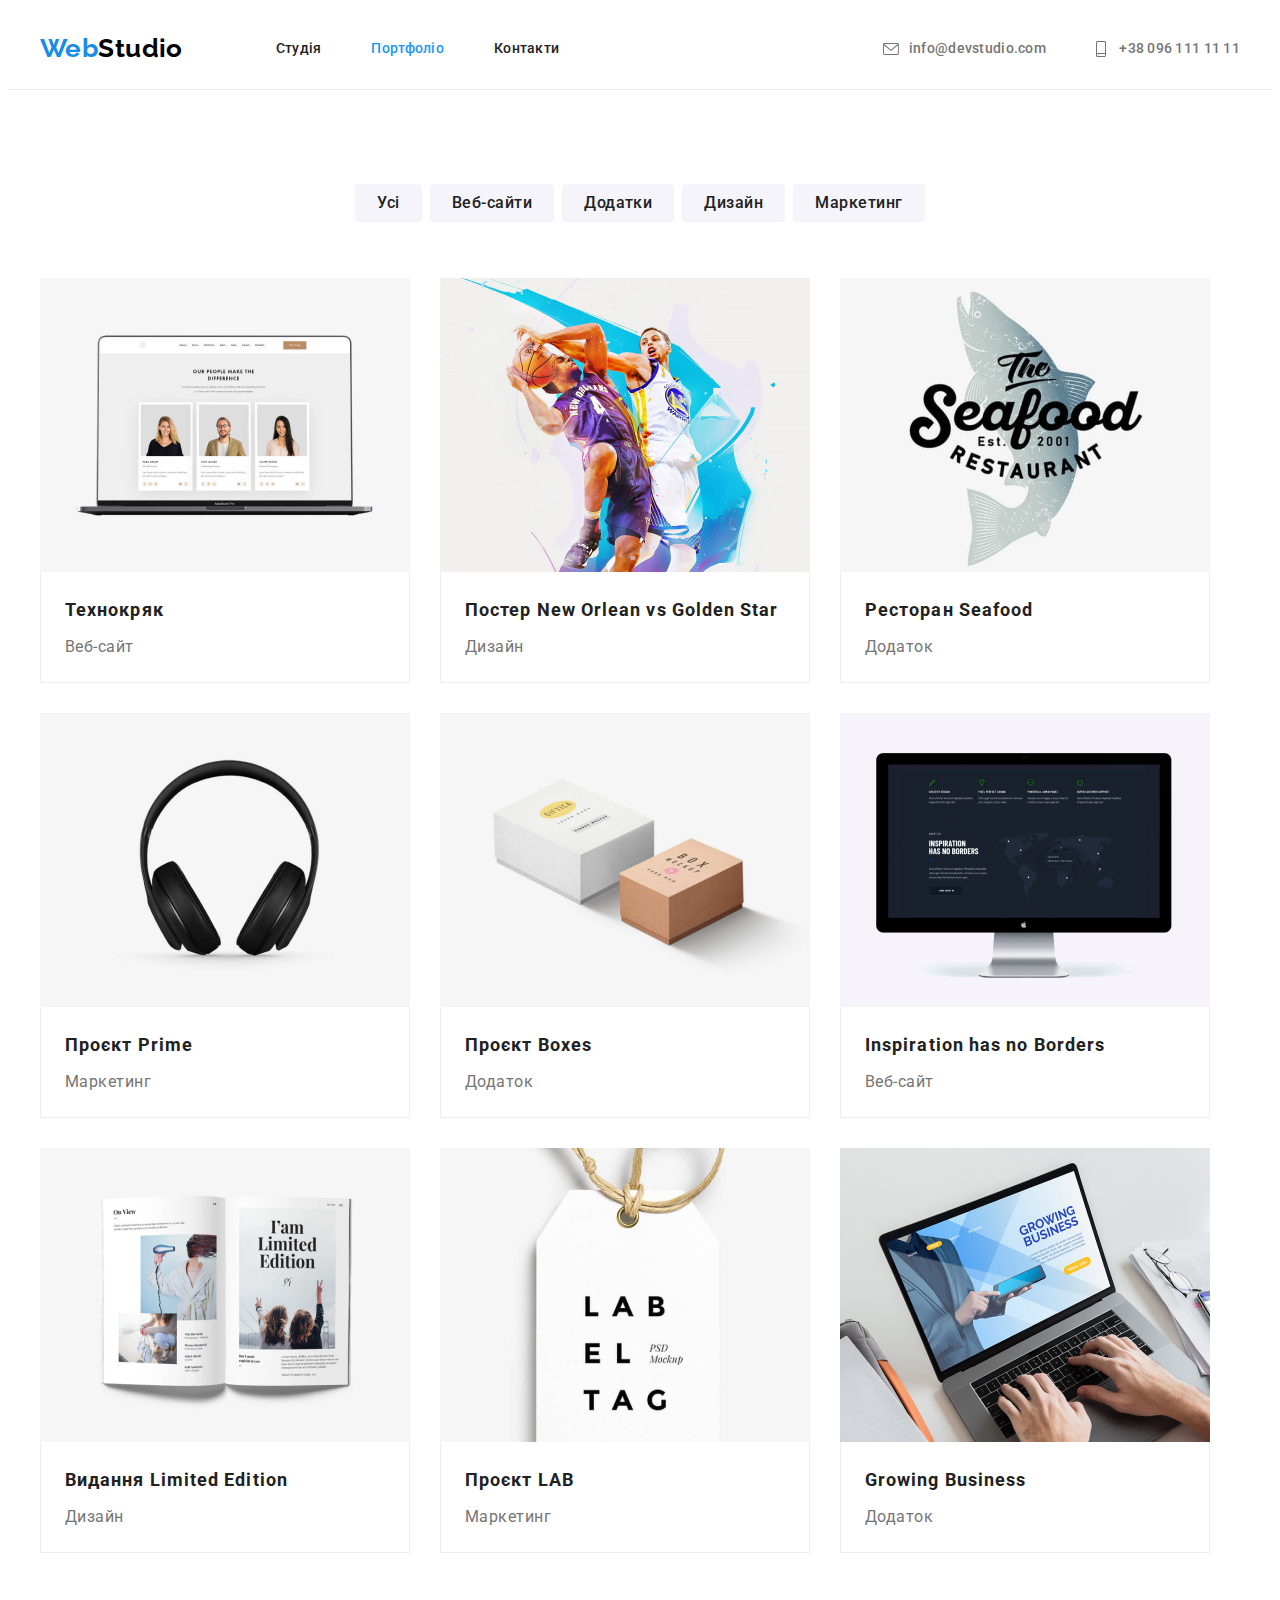
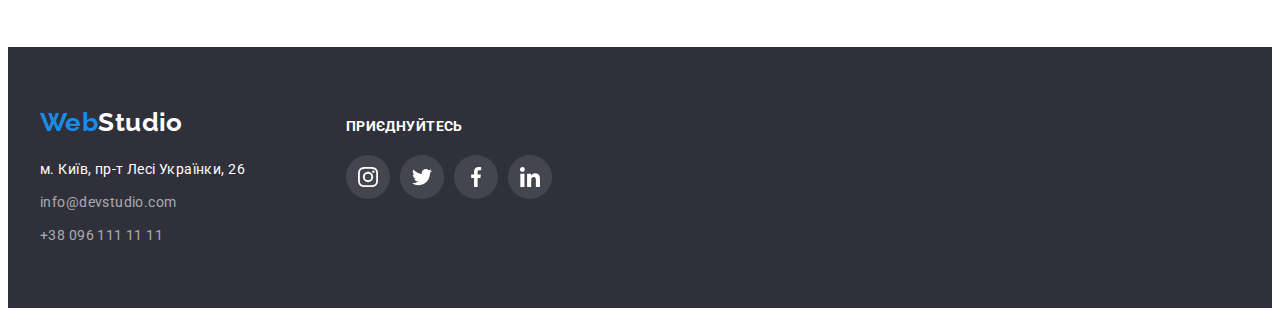
==== portfolio.html @ b1c2e7f8 "hw5" ====
<!DOCTYPE html>
<html lang="en">
<head>
    <meta charset="UTF-8">
    <meta http-equiv="X-UA-Compatible" content="IE=edge">
    <meta name="viewport" content="width=device-width, initial-scale=1.0">
    <title>Document</title>
<link rel="preconnect" href="https://fonts.googleapis.com">
<link rel="preconnect" href="https://fonts.gstatic.com" crossorigin>
<link href="https://fonts.googleapis.com/css2?family=Raleway:wght@700&family=Roboto:wght@400;500;700;900&display=swap"
    rel="stylesheet">
    <link rel="stylesheet" href="https://cdnjs.cloudflare.com/ajax/libs/modern-normalize/1.1.0/modern-normalize.min.css"
        integrity="sha512-wpPYUAdjBVSE4KJnH1VR1HeZfpl1ub8YT/NKx4PuQ5NmX2tKuGu6U/JRp5y+Y8XG2tV+wKQpNHVUX03MfMFn9Q=="
        crossorigin="anonymous" referrerpolicy="no-referrer" />
   <link rel="stylesheet" href="css/styles.css">
</head>
<body>
<header class="header">
    <div class="container header-container">
        <nav class="header-nav">
            <a class="logo-web link" href="./index.html">Web<span class="logo-studio">Studio</span></a>
            <ul class="header-list list">
                <li class="header-list-item"><a href="./index.html" class="header-link link">Студія</a></li>
                <li class="header-list-item"><a href="./portfolio.html" class="header-link  nav-active link">Портфоліо</a></li>
                <li class="header-list-item"><a href="#" class="header-link link">Контакти</a></li>
            </ul>
        </nav>
        <ul class="header-contacts-list list">
            <li class="contacts-list-item"><a href="mailto:info@devstudio.com" class="contacts-link link">
                    <svg class="icon-contact">
                        <use href="./image/icons.svg#icon-envelope"></use>
                    </svg>info@devstudio.com</a>
            </li>
            <li class="contacts-list-item"><a href="tel:+380961111111" class="contacts-link link">
                    <svg class="icon-contact icon-smartphone">
                        <use href="./image/icons.svg#icon-smartphone"></use>
                    </svg> +38 096 111 11 11</a></li>
        </ul>
    </div>
</header>
    <main>
<section class="section">
    <div class="container">
        <h1 class="visually-hidden">Приклади робіт</h1>
    <ul class="catalog-list list">
        <li class="catalog-list-item"><button type="button" class="catalog-list-btn">Усі</button></li>
        <li class="catalog-list-item"><button type="button" class="catalog-list-btn">Веб-сайти</button></li>
        <li class="catalog-list-item"><button type="button" class="catalog-list-btn">Додатки</button></li>
        <li class="catalog-list-item"><button type="button" class="catalog-list-btn">Дизайн</button></li>
        <li class="catalog-list-item"><button type="button" class="catalog-list-btn">Маркетинг</button></li>
    </ul>
    <ul class="project-list list link">
            <li class="project-list-item">
                <a href="#"class="project-link link">
                    <img src="./image/team.jpg"
                        alt="троє людей на моніторі дівчина-хлопець-дівчина" width="370">
                    <div class="project-type">
                        <h2 class="project-title">Технокряк</h2>
                            <p class="project-after">Веб-сайт</p>
                </div>
                </a>
            </li>
            <li class="project-list-item"><a href="#" class="project-link link"><img src="./image/basketbolls.jpg" alt="двоє хлопців з м'ячем"
                        width="370">
                    <div class="project-type">
                        <h2 class="project-title">Постер New Orlean vs Golden Star</h2>
                            <p class="project-after">Дизайн</p>
                </div>
                </a>
            </li>
            <li class="project-list-item"><a href="#" class="project-link link"><img src="./image/restoran.jpg" alt="логотип ресторану на фоні акула" width="370">
               <div class="project-type">
                    <h2 class="project-title">Ресторан Seafood</h2>
                    <p class="project-after">Додаток</p>
               </div>
            </a>
            </li>
            <li class="project-list-item"><a href="#" class="project-link link"><img src="./image/nayshniki.jpg" alt="чорні навушники" width="370">
                <div class="project-type">
                    <h2 class="project-title">Проєкт Prime</h2>
                    <p class="project-after">Маркетинг</p>
                </div>
                </a>
            </li>
            <li class="project-list-item"><a href="#" class="project-link link"><img src="./image/boxes.jpg" alt="дві коробки різного розміру та кольору" width="370">
                <div class="project-type">
                    <h2 class="project-title">Проєкт Boxes</h2>
                    <p class="project-after">Додаток</p>
                </div>
                </a>
            </li>
            <li class="project-list-item"><a href="#" class="project-link link"><img src="./image/inspiration.jpg" alt="монітор з чорним екраном" width="370">
                <div class="project-type">
                    <h2 class="project-title">Inspiration has no Borders</h2>
                    <p class="project-after">Веб-сайт</p>
                </div>
                </a>
            </li>
            <li class="project-list-item"><a href="#" class="project-link link"><img src="./image/limitedEdition.jpg" alt="розворот журналу,на зображені дівчина з феном" width="370">
               <div class="project-type">
                    <h2 class="project-title" >Видання Limited Edition</h2>
                    <p class="project-after">Дизайн</p>
               </div>
            </a>
            </li>
            <li class="project-list-item"><a href="#" class="project-link link"><img src="./image/lab.jpg" alt="бірка з написом Лаб" width="370">
               <div class="project-type">
                    <h2 class="project-title" >Проєкт LAB</h2>
                    <p class="project-after">Маркетинг</p>
               </div>
            </a>
            </li>
            <li class="project-list-item"><a href="#" class="project-link link"><img src="./image/growingbusiness.jpg" alt="ноутбук з зображенням людини  з телефоном" width="370">
                <div class="project-type">
                    <h2 class="project-title">Growing Business</h2>
                    <p class="project-after">Додаток</p>
                </div>
                </a>
            </li>
        </ul>
     </div>
</section>
    </main>
    <footer class="footer">
        <div class="container footer-wrap">
            <div >
                <a class="logo-web link footer-logo" href="./index.html">Web<span
                        class="logo-studio-white">Studio</span></a>
                <address class="footer-address-list">
                    <ul class="footer-list list">
                        <li class="footer-list-item list"><a href="https://goo.gl/maps/NXX6LeHb5ru4royF7" target="_blank"
                                rel="noopener noreferrer nofollow" class="footer-link link-address link">м. Київ, пр-т Лесі
                                Українки, 26</a></li>
                        <li class="footer-list-item list"><a href="mailto:info@devstudio.com"
                                class="footer-link link">info@devstudio.com</a></li>
                        <li class="footer-list-item list"><a href="tel:+380961111111" class="footer-link link">+38 096 111
                                11 11</a>
                        </li>
                    </ul>
                </address>
            </div>
            <div class="footer-social">
                <p class="footer-heading">приєднуйтесь</p>
                <ul class="social-footer-list">
                    <li class="social-footer-item">
                        <a href="#" class="social-footer-link">
                            <svg class="social-footer-icon">
                                <use href="./image/icons.svg#icon-instagram"></use>
                            </svg>
                        </a>
                    </li>
                    <li class="social-footer-item">
                        <a href="#" class="social-footer-link">
                            <svg class="social-footer-icon">
                                <use href="./image/icons.svg#icon-twitter"></use>
                            </svg>
                        </a>
                    </li>
                    <li class="social-footer-item">
                        <a href="#" class="social-footer-link">
                            <svg class="social-footer-icon">
                                <use href="./image/icons.svg#icon-facebook"></use>
                            </svg>
                        </a>
                    </li>
                    <li class="social-footer-item">
                        <a href="#" class="social-footer-link">
                            <svg class="social-footer-icon">
                                <use href="./image/icons.svg#icon-linkedin"></use>
                            </svg>
                        </a>
                    </li>
                </ul>
            </div>
        </div>
    
    </footer>
</body>
</html>
---- css/styles.css ----
:root {
    --primary-text-color: #212121;
    --secondary-text-color: #757575;
    --white-color: #FFFFFF;
    --black-color: #000000;
    --background-our-team: #F5F4FA;
    --background-hero-footer: #2F303A;
    --accent-color: #2196F3;
    --hero-button-hover: #188CE8;
    --icon-fill: #212121;
    --icon-social-light: #AFB1B8;
    --icon-social-hover: #2196F3;
    --icon-social-hover-bg: #ffffff;
}
.list {
    list-style: none;
padding-left: 0;
margin: 0;
}

.link {
    text-decoration: none;
    color: inherit;
}
p,
h1,
h2,
h3,
h4,
h5,
h6 {
    margin: 0;
}

ul,
ol {
    margin: 0;
    padding-left: 0;
}

button {
    display: block;
    cursor: pointer;
    bottom: none;
    border-radius: 4px;
}

address {
    font-style: normal;
    margin-top: 20px;
}
img {
    display: block;
    min-width: 100%;
    height: auto;
}

.container {
    width: 1200px;
    padding: 0 15px;
    margin: 0 auto;
}
.section {
    padding-top: 94px;
    padding-bottom: 94px;
}

.visually-hidden {
    position: absolute;
    white-space: nowrap;
    width: 1px;
    height: 1px;
    overflow: hidden;
    border: 0;
    padding: 0;
    clip: rect(0 0 0 0);
    clip-path: inset(50%);
    margin: -1px;
}

body {
    font-family: 'Roboto';
    color: var(--primary-text-color);
    background-color: var(--white-color);
    font-size: 14px;
    letter-spacing: 0.03em;
}

.logo-web {
    font-family: 'Raleway', 'sans-serif';
    font-weight: 700;
    font-size: 26px;
    line-height: 1.2;
    color: var(--hero-button-hover);
    display: inline-block;
    text-decoration: none;
    margin-right: 93px;
}
header {
    border-bottom: solid 1px #ececec;
}

.icon-contact {
    width: 16px;
    height: 12px;
    margin-right: 10px;
    vertical-align: middle;
    fill: currentColor;
}

.icon-smartphone{
    width: 10px;
    height: 16px;}

.header-list{
    display: flex;
    gap: 50px;
}
.header-contacts-list {
    display: flex;
    margin-left: auto;
 }

.header-container {
    display: flex;
    align-items: center;
}

.header-nav{display: flex;
    align-items: center;
    justify-content: space-between;
}

.hero {
    background-color: #2f303a;
    padding-top: 200px;
    padding-bottom: 200px;
}

.logo-studio {
    color: #000000;
}

.header-link {
    font-weight: 500;
    line-height: 1.14;
    letter-spacing: 0.02em;
    color: #212121;
}
.header-list-item {
    padding-top: 32px;
    padding-bottom: 32px;
    
}
/* .contacts-list-item {
    padding-top: 32px;
    padding-bottom: 32px;} */

.contacts-list-item:not(:last-child) {
    margin-right: 50px;
}

.hero-title{
    margin-bottom: 30px;
}
.hero-sec{
    display: flex;
    gap: 30px;
}
.nav-active {
    color: #2196F3;
}
.header-link:hover,
.header-link:focus {
    color: #2196F3;
}

.contacts-link {
    font-weight: 500;
    line-height: 1.14;
    letter-spacing: 0.02em;
    color: #757575;
}


.contacts-link:hover,
.contacts-link:focus {
    color: #2196F3;
}

.hero-title {
    font-weight: 900;
    font-size: 44px;
    line-height: 1.36;
    text-align: center;
    letter-spacing: 0.06em;
    text-transform: uppercase;
    color: #FFFFFF;
    max-width: 696px;
    margin-left: auto;
    margin-right: auto;
}

.hero-btn {
        font-family: 'Roboto';
        font-style: normal;
        font-weight: 700;
        font-size: 16px;
        line-height: 1.88;
        display: flex;
        align-items: center;
        text-align: center;
        letter-spacing: 0.06em;
        color: #FFFFFF;
        background: #2196F3;
        border: none;
        cursor: pointer;
        border-radius: 6px;
        display: block;
        text-align: center;
        padding: 10px 32px;
        margin-left: auto;
        margin-right: auto;
}

.hero-item {
        font-weight: 700;
        font-size: 14px;
        line-height: 1.14;
        letter-spacing: 0.03em;
        text-transform: uppercase;
        color: #212121;
        margin-bottom: 10px;
}

.hero-page {
    font-size: 14px;
    line-height: 1.71;
    color: #757575;
}

.hero{
    max-width: 1600px;
    height: 600px;
    margin: 0 auto;
    padding: 200px 0;
    text-align: center;
    background-color: #2f303a;
    background-image: linear-gradient(rgba(47, 48, 58, 0.4), #2f303a66), url(../image/background.jpg);
    background-repeat: no-repeat;
    background-position: center;
    background-size: cover;
}

.box-advant{
    display: flex;
    justify-content: center;
    align-items: center;
    flex-basis: calc((100% - 90px) / 4);
    margin-bottom: 30px;
    height: 120px;
    border-radius: 4px;
    background-color: #f5f4fa;
}

.icon-advant {
    fill: #212121;
    width: 70px;
    height: 70px;
}

/*----------project-------  */

.project {
    padding-top: 0;
}
    
.project-sec {
    display: flex;
    gap: 30px;
}

.projects {
    font-weight: 700;
    font-size: 36px;
    line-height: 1.17;
    letter-spacing: 0.03em;
    color: #212121;
    text-align: center;
    margin-top: 0px;
    margin-bottom: 50px;

    }

.project-icon {}

/*------------team----------- */
.team {
    background: #F5F4FA
}

.team-title {
    font-weight: 700;
        font-size: 36px;
        line-height: 1.17;
        text-align: center;
        letter-spacing: 0.03em;
        color: #212121;
        text-align: center;
        margin-top: 0px;
        margin-bottom: 50px;
}
.team-sec{
    display: flex;
    gap: 30px;}
.team-list {
    background: #FFFFFF;
}

.team-item {
    font-weight: 500;
        font-size: 16px;
        line-height: 1.19;
        text-align: center;
        letter-spacing: 0.03em;
        color: #212121;
        margin-bottom: 10px;
}
.card-disc{
    padding-top: 30px;
    padding-bottom: 30px;
    box-shadow: 0px 1px 3px rgba(0, 0, 0, 0.12), 0px 1px 1px rgba(0, 0, 0, 0.14), 0px 2px 1px rgba(0, 0, 0, 0.2);
        border-radius: 0px 0px 4px 4px;
}

.team-page 
    {font-weight: 400;
    font-size: 16px;
    line-height: 1.19;
    text-align: center;
    letter-spacing: 0.03em;
    color: #757575;
    margin-bottom: 16px;
}


.team-soc-list {
    display: flex;
    justify-content: center;
    gap: 10px;
}

.team-soc-item {
    width: 44px;
    height: 44px;
}

.team-soc-link {
    width: 100%;
    height: 100%;
    /* background-color: #AFB1B8; */
    border-radius: 50%;
    display: flex;
    align-items: center;
    justify-content: center;
    color: #AFB1B8;
}
.team-soc-link:hover, .team-soc-link:focus{
background-color: #2196F3;
  color: var(--icon-social-hover-bg);
}
.team-soc-link:focus>.team-soc-icon {
    fill: #ffffff;
}
.team-soc-icon{
    fill:currentColor;
    width: 20px;
    height: 20px;
}

/* -------client--- */

.clients{
font-weight: 700;
font-size: 36px;
line-height: 1.17;
text-align: center;
letter-spacing: 0.03em;
color: #212121;
text-align: center;
margin-top: 0px;
margin-bottom: 50px;}


.client-list {
    display: flex;
    gap: 30px;
}

.client-item {
    width: calc((100%-150px)/6);
    height: 92px;
}

.client-link {
    width: 100%;
    height: 100%;
    border: 1px solid currentColor;
    border-radius: 4px;
    display: flex;
    align-items: center;
    justify-content: center;
    color: #AFB1B8;
}
.client-link:hover, .client-link:focus{
   color: #2196f3;
}
/* .client-link:hover >.icon-client {
    fill: #2196F3;
} */
.client-link:focus >.icon-client {
    fill: #2196F3;
}

.client-link:focus {
    outline: 2px solid #2196F3;
}

.icon-client{
    width: 106px;
    height: 60px;
    fill: currentColor;
}

    /* ------------footer--------- */

 .footer {
    background-color: #2F303A;
    padding: 60px 0;
}

      
.footer-list-item:not(:last-child) {
    margin-bottom: 9px;
}
.footer-list-item:last-child {
    margin-bottom: 0px;
}
 .logo-web{
    
 }
.footer-link {
     font-weight: 400;
     line-height: 1.71;
     color: rgba(255, 255, 255, 0.6);
     font-style: normal;
 }
 .footer-link:hover,
 .footer-link:focus {
      color: #2196F3;
}
    
.link-address {
        color: #FFFFFF;
        font-style: normal;
}
    
.logo-studio-white {
          color: #FFFFFF;
        }
.catalog-list-item {
    align-items: center;
}

.catalog-list{
    display: flex;
    gap: 8px;
    align-items: center;
    margin-bottom: 56px;
        justify-content: center;
        margin-left: auto;
        margin-right: auto;
}
.catalog-list-btn{
    font-family:inherit;
    font-weight: 500;
    font-size: 16px;
    line-height: 1.62;
    letter-spacing: 0.03em;
    text-align: center;
    background-color: #F5F4FA;
    color: #212121;
    border-radius: 4px;
    border: none;
    cursor: pointer;
    padding: 6px 22px;
}
.catalog-list-btn:hover,
.catalog-list-btn:focus{
    color: #FFFFFF;
    background: #2196F3;
    box-shadow: 0px 3px 1px rgba(0, 0, 0, 0.1),
        0px 1px 2px rgba(0, 0, 0, 0.08),
        0px 2px 2px rgba(0, 0, 0, 0.12);
    }
.project-list{
    display: flex;
    flex-wrap: wrap;
    gap: 30px;
}

 .project-list-item{
    display: block;
 text-decoration: none;}
 
.project-link{
    display: block;
    text-decoration: none;
}
.project-link:hover, .project-link:focus {
    box-shadow: 0px 1px 1px rgba(0, 0, 0, 0.12), 0px 4px 4px rgba(0, 0, 0, 0.06), 1px 4px 6px rgba(0, 0, 0, 0.16);
}


    .project-title{
        font-weight: 700;
            font-size: 18px;
            line-height: 2.00;
            letter-spacing: 0.06em;
            color: #212121;
            margin-bottom: 4px;
    }
    .project-after{
            font-size: 16px;
            line-height: 1.88;
            letter-spacing: 0.03em;
            color: #757575;
    }
   .project-type{
    padding-top: 20px;
        padding-bottom: 20px;
        padding-left: 24px;
        padding-right: 24px;
        border: 1px solid #EEEEEE;
        border-top: 0;
   }
   .footer-logo {
    font-family: 'Raleway', 'sans-serif';
    font-weight: 700;
    font-size: 26px;
    line-height: 1.2;
    color: var(--hero-button-hover);
    display: inline-block;
    text-decoration: none;}
    

    .footer-social {
    margin-left: 70px;
    }
       
    .footer-wrap{
    display: flex;
    align-items: baseline;
    }
    
    .footer-heading {
    margin-bottom: 20px;
    font-weight: 700;
    font-size: 14px;
    line-height: 1.14;
    letter-spacing: 0.03em;
    text-transform: uppercase;
    color: #FFFFFF;
    }
    
    .social-footer-list {
    display: flex;
    gap: 10px;
    list-style-type: none;
}
    
    .social-footer-item {}
    
    .social-footer-link {
    display: flex;
    justify-content: center;
    width: 44px;
    height: 44px;
    background: rgba(255, 255, 255, 0.1);
    border-radius: 50%;
    }
    .social-footer-link:hover,
    .social-footer-link:focus {
    background: #2196F3;
    }
    .social-footer-icon {
    width: 20px;
    width: 20px;
    fill: #ffffff;
    }
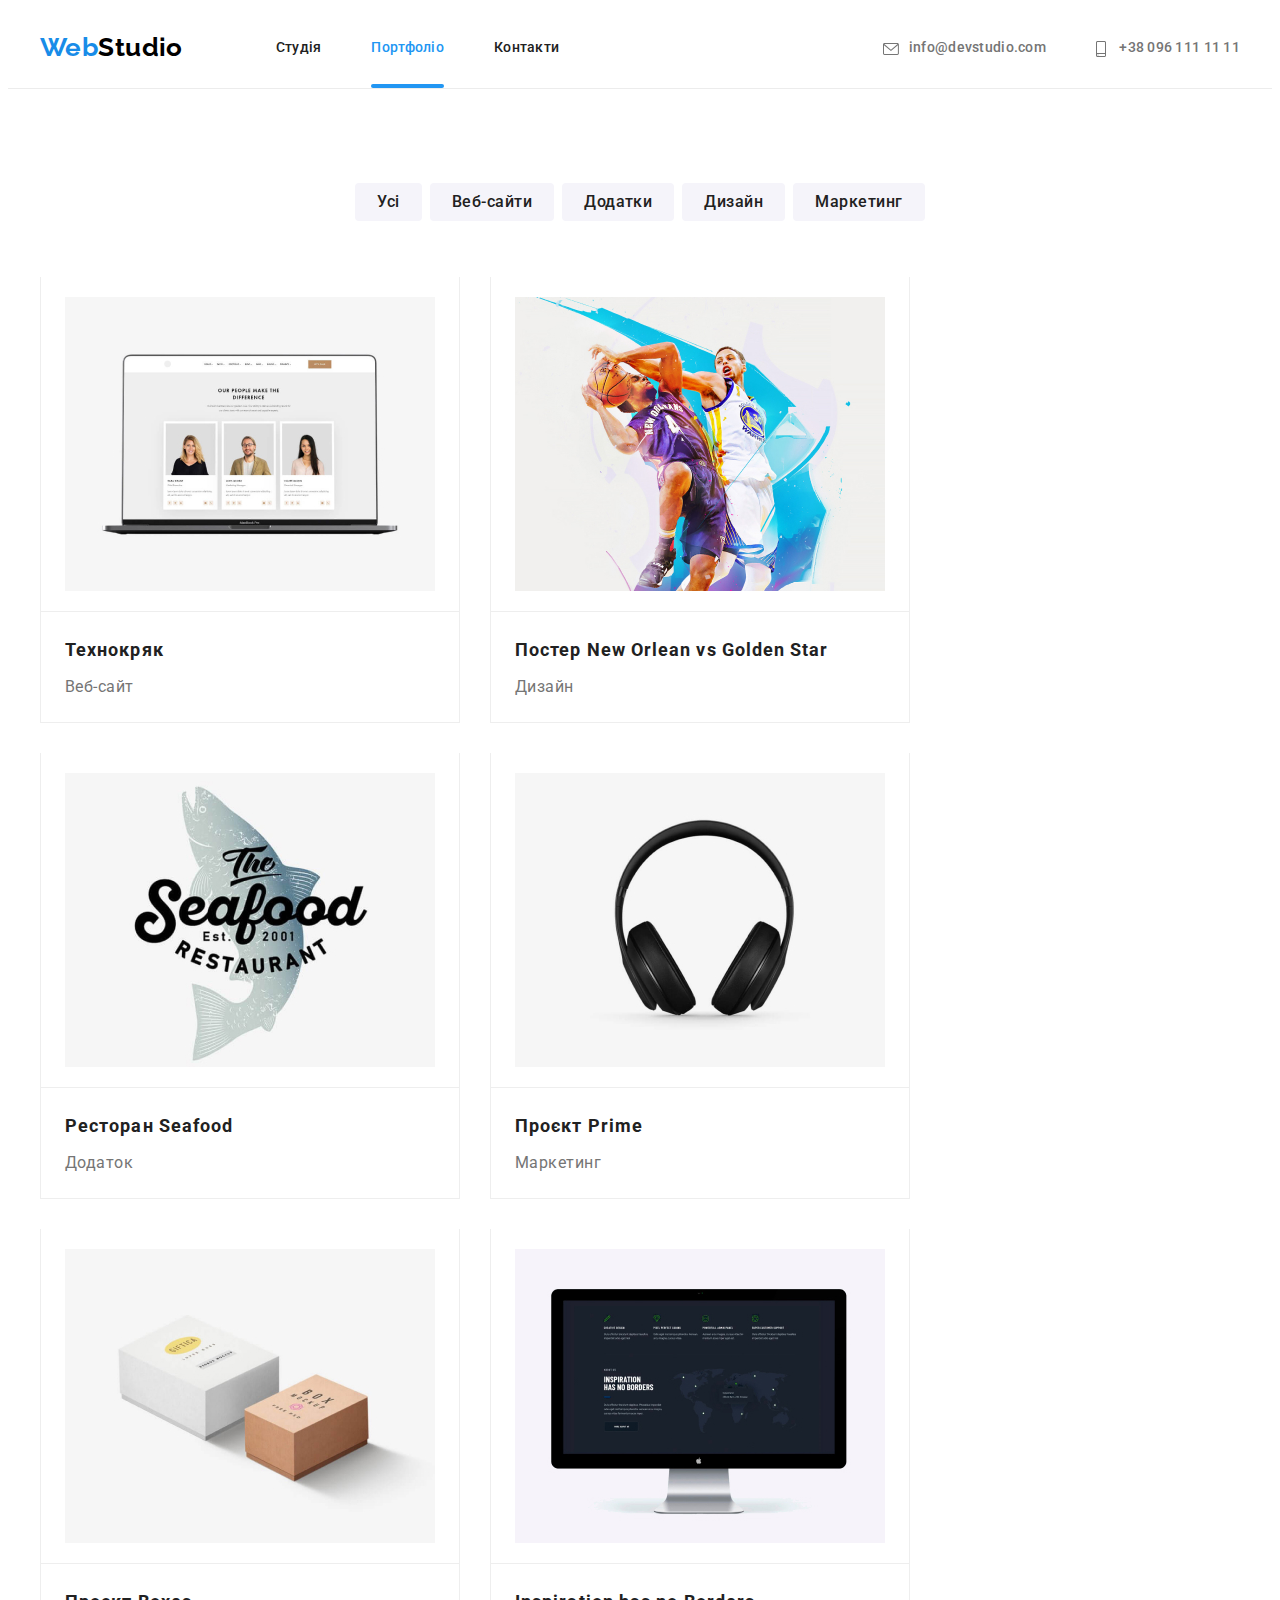
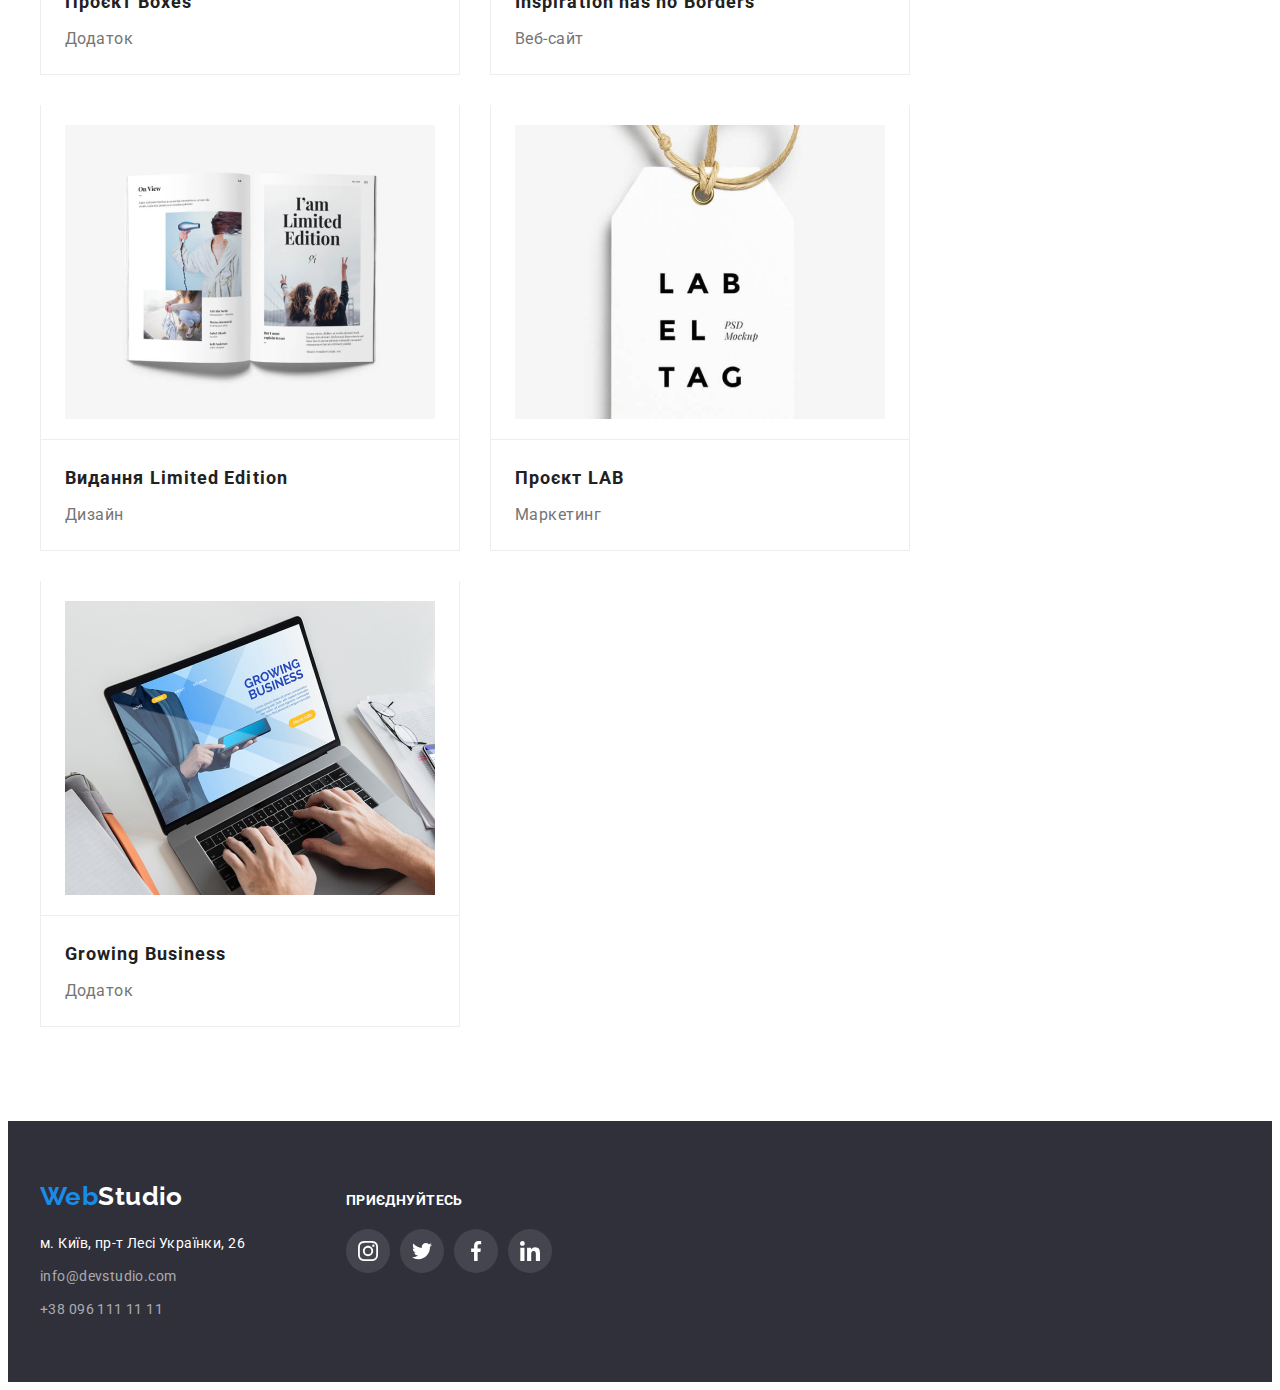
==== commit be0959c7: "завершення дз" ====
--- a/portfolio.html
+++ b/portfolio.html
@@ -21,7 +21,7 @@
             <a class="logo-web link" href="./index.html">Web<span class="logo-studio">Studio</span></a>
             <ul class="header-list list">
                 <li class="header-list-item"><a href="./index.html" class="header-link link">Студія</a></li>
-                <li class="header-list-item"><a href="./portfolio.html" class="header-link  nav-active link">Портфоліо</a></li>
+                <li class="header-list-item"><a href="./portfolio.html" class="header-link  nav--current link">Портфоліо</a></li>
                 <li class="header-list-item"><a href="#" class="header-link link">Контакти</a></li>
             </ul>
         </nav>
@@ -52,65 +52,155 @@
     <ul class="project-list list link">
             <li class="project-list-item">
                 <a href="#"class="project-link link">
+                    <div class="project-type overlay">
                     <img src="./image/team.jpg"
                         alt="троє людей на моніторі дівчина-хлопець-дівчина" width="370">
-                    <div class="project-type">
+                    <div class="project-list-box">
+                        <p class="project-box">
+                            Ресурс пропонує комплексні пропозиції з різним рівнем функціоналу та сервісів.
+                            Все це дозволить відвідувачу отримати вичерпні відомості про компанію чи
+                            приватну особу.
+                        </p>
+                    </div>
+                    </div>
+                        <div class="project-type">
                         <h2 class="project-title">Технокряк</h2>
-                            <p class="project-after">Веб-сайт</p>
-                </div>
-                </a>
-            </li>
-            <li class="project-list-item"><a href="#" class="project-link link"><img src="./image/basketbolls.jpg" alt="двоє хлопців з м'ячем"
+                        <p class="project-after">Веб-сайт</p>   
+                </div>
+                </a>
+            </li>
+            <li class="project-list-item">
+                <a href="#" class="project-link link">
+                    <div class="project-type overlay">
+                    <img src="./image/basketbolls.jpg" alt="двоє хлопців з м'ячем"
                         width="370">
+                        <div class="project-list-box">
+                            <p class="project-box">
+                                Ресурс пропонує комплексні пропозиції з різним рівнем функціоналу та сервісів.
+                                Все це дозволить відвідувачу отримати вичерпні відомості про компанію чи
+                                приватну особу.
+                            </p>
+                        </div>
+                        </div>
                     <div class="project-type">
                         <h2 class="project-title">Постер New Orlean vs Golden Star</h2>
                             <p class="project-after">Дизайн</p>
                 </div>
                 </a>
             </li>
-            <li class="project-list-item"><a href="#" class="project-link link"><img src="./image/restoran.jpg" alt="логотип ресторану на фоні акула" width="370">
+            <li class="project-list-item"><a href="#" class="project-link link">
+                <div class="project-type overlay">
+                    <img src="./image/restoran.jpg" alt="логотип ресторану на фоні акула" width="370">
+                    <div class="project-list-box">
+                        <p class="project-box">
+                            Ресурс пропонує комплексні пропозиції з різним рівнем функціоналу та сервісів.
+                            Все це дозволить відвідувачу отримати вичерпні відомості про компанію чи
+                            приватну особу.
+                        </p>
+                    </div>
+                    </div>
                <div class="project-type">
                     <h2 class="project-title">Ресторан Seafood</h2>
                     <p class="project-after">Додаток</p>
                </div>
             </a>
             </li>
-            <li class="project-list-item"><a href="#" class="project-link link"><img src="./image/nayshniki.jpg" alt="чорні навушники" width="370">
+            <li class="project-list-item"><a href="#" class="project-link link">
+                <div class="project-type overlay">
+                <img src="./image/nayshniki.jpg" alt="чорні навушники" width="370">
+                <div class="project-list-box">
+                    <p class="project-box">
+                        Ресурс пропонує комплексні пропозиції з різним рівнем функціоналу та сервісів.
+                        Все це дозволить відвідувачу отримати вичерпні відомості про компанію чи
+                        приватну особу.
+                    </p>
+                </div>
+                </div>
                 <div class="project-type">
                     <h2 class="project-title">Проєкт Prime</h2>
                     <p class="project-after">Маркетинг</p>
                 </div>
                 </a>
             </li>
-            <li class="project-list-item"><a href="#" class="project-link link"><img src="./image/boxes.jpg" alt="дві коробки різного розміру та кольору" width="370">
+            <li class="project-list-item"><a href="#" class="project-link link">
+                <div class="project-type overlay">
+                <img src="./image/boxes.jpg" alt="дві коробки різного розміру та кольору" width="370">
+                <div class="project-list-box">
+                    <p class="project-box">
+                        Ресурс пропонує комплексні пропозиції з різним рівнем функціоналу та сервісів.
+                        Все це дозволить відвідувачу отримати вичерпні відомості про компанію чи
+                        приватну особу.
+                    </p>
+                </div>
+                </div>
                 <div class="project-type">
                     <h2 class="project-title">Проєкт Boxes</h2>
                     <p class="project-after">Додаток</p>
                 </div>
                 </a>
             </li>
-            <li class="project-list-item"><a href="#" class="project-link link"><img src="./image/inspiration.jpg" alt="монітор з чорним екраном" width="370">
+            <li class="project-list-item"><a href="#" class="project-link link">
+                <div class="project-type overlay">
+                <img src="./image/inspiration.jpg" alt="монітор з чорним екраном" width="370">
+                <div class="project-list-box">
+                    <p class="project-box">
+                        Ресурс пропонує комплексні пропозиції з різним рівнем функціоналу та сервісів.
+                        Все це дозволить відвідувачу отримати вичерпні відомості про компанію чи
+                        приватну особу.
+                    </p>
+                </div>
+                </div>
                 <div class="project-type">
                     <h2 class="project-title">Inspiration has no Borders</h2>
                     <p class="project-after">Веб-сайт</p>
                 </div>
                 </a>
             </li>
-            <li class="project-list-item"><a href="#" class="project-link link"><img src="./image/limitedEdition.jpg" alt="розворот журналу,на зображені дівчина з феном" width="370">
+            <li class="project-list-item"><a href="#" class="project-link link">
+                <div class="project-type overlay">
+                <img src="./image/limitedEdition.jpg" alt="розворот журналу,на зображені дівчина з феном" width="370">
+                <div class="project-list-box">
+                    <p class="project-box">
+                        Ресурс пропонує комплексні пропозиції з різним рівнем функціоналу та сервісів.
+                        Все це дозволить відвідувачу отримати вичерпні відомості про компанію чи
+                        приватну особу.
+                    </p>
+                </div>
+                </div>
                <div class="project-type">
                     <h2 class="project-title" >Видання Limited Edition</h2>
                     <p class="project-after">Дизайн</p>
                </div>
             </a>
             </li>
-            <li class="project-list-item"><a href="#" class="project-link link"><img src="./image/lab.jpg" alt="бірка з написом Лаб" width="370">
+            <li class="project-list-item"><a href="#" class="project-link link">
+                <div class="project-type overlay">
+                <img src="./image/lab.jpg" alt="бірка з написом Лаб" width="370">
+                <div class="project-list-box">
+                    <p class="project-box">
+                        Ресурс пропонує комплексні пропозиції з різним рівнем функціоналу та сервісів.
+                        Все це дозволить відвідувачу отримати вичерпні відомості про компанію чи
+                        приватну особу.
+                    </p>
+                </div>
+                </div>
                <div class="project-type">
                     <h2 class="project-title" >Проєкт LAB</h2>
                     <p class="project-after">Маркетинг</p>
                </div>
             </a>
             </li>
-            <li class="project-list-item"><a href="#" class="project-link link"><img src="./image/growingbusiness.jpg" alt="ноутбук з зображенням людини  з телефоном" width="370">
+            <li class="project-list-item"><a href="#" class="project-link link">
+                <div class="project-type overlay">
+                <img src="./image/growingbusiness.jpg" alt="ноутбук з зображенням людини  з телефоном" width="370">
+                <div class="project-list-box">
+                    <p class="project-box">
+                        Ресурс пропонує комплексні пропозиції з різним рівнем функціоналу та сервісів.
+                        Все це дозволить відвідувачу отримати вичерпні відомості про компанію чи
+                        приватну особу.
+                    </p>
+                </div>
+                </div>
                 <div class="project-type">
                     <h2 class="project-title">Growing Business</h2>
                     <p class="project-after">Додаток</p>
--- a/css/styles.css
+++ b/css/styles.css
@@ -11,6 +11,7 @@
     --icon-social-light: #AFB1B8;
     --icon-social-hover: #2196F3;
     --icon-social-hover-bg: #ffffff;
+    --grey-transparent-background-all: rgba(0, 0, 0, 0.2);
 }
 .list {
     list-style: none;
@@ -142,14 +143,40 @@
 }
 
 .header-link {
+display: block;
+    position: relative;
     font-weight: 500;
+    padding-bottom: 32px;
+    font-size: 14px;
     line-height: 1.14;
     letter-spacing: 0.02em;
-    color: #212121;
+    text-decoration: none;
+    color: inherit;
+    -webkit-transition: color 250ms cubic-bezier(0.4, 0, 0.2, 1);
+    transition: color 250ms cubic-bezier(0.4, 0, 0.2, 1);
+
+}
+.header-link.nav--current::after {
+position: absolute;
+bottom: 0;
+left: 0;
+content: '';
+width: 100%;
+height: 4px;
+border-radius: 2px;
+background: #2196f3;
+
+}
+.header-link:hover,.header-link:focus{
+    color:#2196F3;
+}
+
+.nav--current{
+    color: #2196f3;
 }
 .header-list-item {
     padding-top: 32px;
-    padding-bottom: 32px;
+    /* padding-bottom: 32px; */
     
 }
 /* .contacts-list-item {
@@ -415,9 +442,7 @@
 .client-link:hover, .client-link:focus{
    color: #2196f3;
 }
-/* .client-link:hover >.icon-client {
-    fill: #2196F3;
-} */
+
 .client-link:focus >.icon-client {
     fill: #2196F3;
 }
@@ -507,17 +532,19 @@
     display: flex;
     flex-wrap: wrap;
     gap: 30px;
-}
+    }
 
  .project-list-item{
     display: block;
- text-decoration: none;}
+ text-decoration: none;
+ }
  
 .project-link{
     display: block;
     text-decoration: none;
 }
-.project-link:hover, .project-link:focus {
+.project-link:hover, 
+.project-link:focus {
     box-shadow: 0px 1px 1px rgba(0, 0, 0, 0.12), 0px 4px 4px rgba(0, 0, 0, 0.06), 1px 4px 6px rgba(0, 0, 0, 0.16);
 }
 
@@ -544,6 +571,51 @@
         border: 1px solid #EEEEEE;
         border-top: 0;
    }
+
+   .overlay{
+    position: relative;
+    overflow: hidden;
+   }
+
+.project-list-box{
+    content: "";
+    position: absolute;
+    top: 0;
+    left: 0;
+    width: 100%;
+    height: 100%;
+    background: rgba(33, 150, 243, 0.9);
+    -webkit-transform: translateY(100%);
+    transform: translateY(100%);
+    -webkit-transition: -webkit-transform 250ms cubic-bezier(0.4, 0, 0.2, 1);
+    /* transition: -webkit-transform 250ms cubic-bezier(0.4, 0, 0.2, 1);
+    transition: transform 250ms cubic-bezier(0.4, 0, 0.2, 1);
+    transition: transform 250ms cubic-bezier(0.4, 0, 0.2, 1), -webkit-transform 250ms cubic-bezier(0.4, 0, 0.2, 1); */
+}
+   .project-box{
+    padding: 63px 24px;
+    margin-top: 0;
+    margin-bottom: 0;
+    font-size: 18px;
+    line-height: 1.56;
+    letter-spacing: 0.03em;
+    color: #ffffff;
+    
+   }
+   .project-list-box.is-animated {
+    animation-duration: 3s;
+    animation-iteration-count: infinite;
+    animation-direction: alternate;
+    animation-timing-function: linear;
+}
+
+   .project-list .project-list-item:hover .project-list-box,
+   .project-list .project-list-item:focus .project-list-box{
+-webkit-transform: translateY(0%);
+    transform: translateY(0%);
+
+   }
+
    .footer-logo {
     font-family: 'Raleway', 'sans-serif';
     font-weight: 700;
@@ -597,4 +669,64 @@
     width: 20px;
     width: 20px;
     fill: #ffffff;
-    }+    }
+
+    /* --------modal-------- */
+.backdrop {
+    width: 100%;
+    height: 100%;
+    background-color: rgba(0, 0, 0, 0.2);
+    position: fixed;
+    top: 0;
+    opacity: 1;
+    visibility: visible;
+    transition: opacity 250ms cubic-bezier(0.4, 0, 0.2, 1),
+    visibility 250ms cubic-bezier(0.4, 0, 0.2, 1);
+}
+
+.modal {
+position: absolute;
+top: 50%;
+left: 50%;
+min-width: 528px;
+min-height: 581px;
+border: 1px solid rgba(0, 0, 0, 0.1);
+border-radius: 4px;
+background-color: #ffffff;
+transform: translate(-50%, -50%) scale(1);
+transition: transform 250ms cubic-bezier(0.4, 0, 0.2, 1);
+box-shadow: 0px 1px 3px rgba(0, 0, 0, 0.12), 0px 1px 1px rgba(0, 0, 0, 0.14),
+0px 2px 1px rgba(0, 0, 0, 0.2);
+}
+
+.backdrop .is-hidden .modal {
+transform: translate(-50%, -50%) scale(1.1);
+}
+
+.modal-close {
+    width: 30px;
+    height: 30px;
+    background-color: transparent;
+    border: 1px solid rgba(0, 0, 0, 0.1);
+    border-radius: 50%;
+    position: absolute;
+    right: 8px;
+    top: 8px;
+    display: flex;
+    align-items: center;
+    justify-content: center;
+    cursor: pointer;
+    background-color: #ffffff;
+    fill: #000000;
+}
+.modal-close:hover {
+    fill: #2196f3;
+}
+
+.is-hidden {
+    visibility: hidden;
+    opacity: 0;
+    pointer-events: none;
+}
+
+
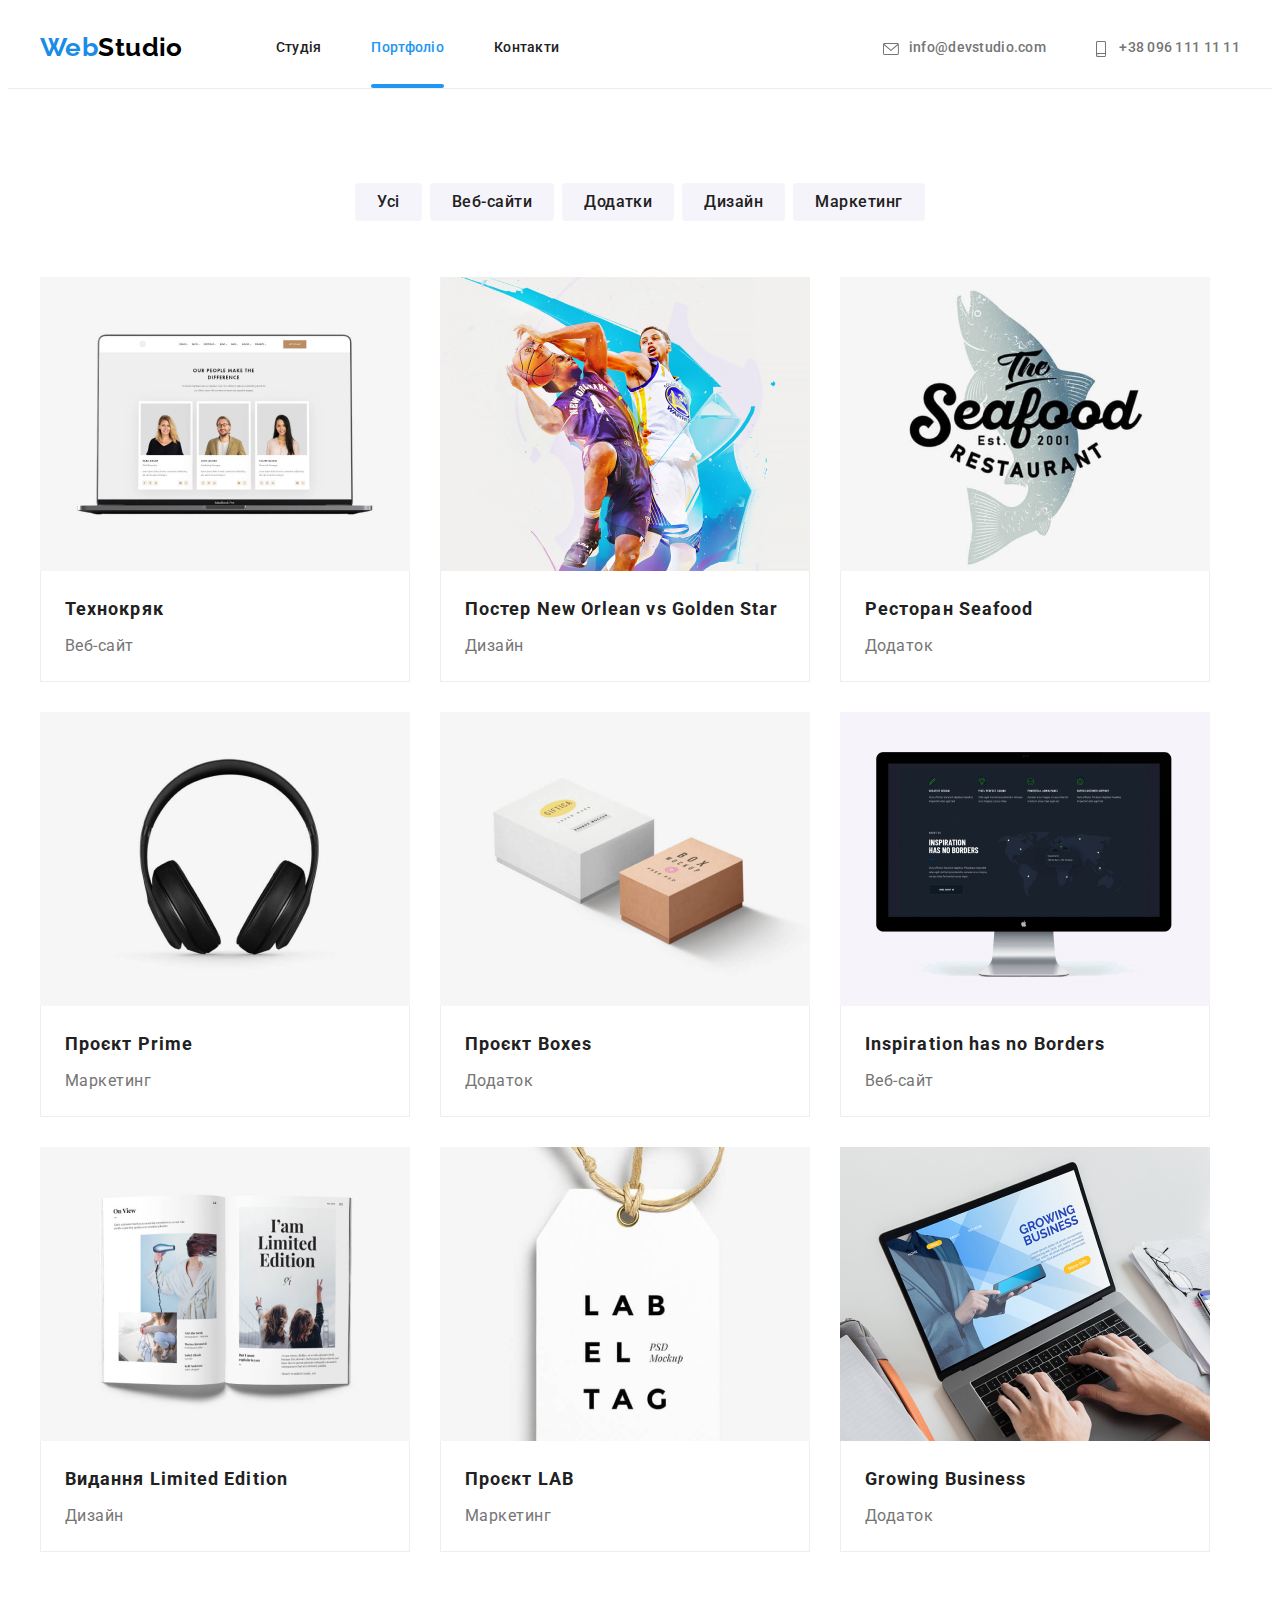
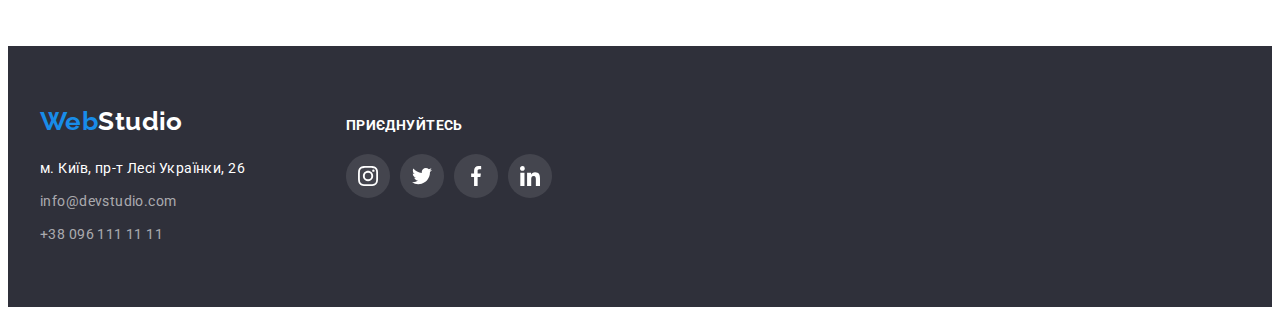
==== commit 3623c718: "внесення змін" ====
--- a/portfolio.html
+++ b/portfolio.html
@@ -52,7 +52,7 @@
     <ul class="project-list list link">
             <li class="project-list-item">
                 <a href="#"class="project-link link">
-                    <div class="project-type overlay">
+                    <div class="overlay">
                     <img src="./image/team.jpg"
                         alt="троє людей на моніторі дівчина-хлопець-дівчина" width="370">
                     <div class="project-list-box">
@@ -71,7 +71,7 @@
             </li>
             <li class="project-list-item">
                 <a href="#" class="project-link link">
-                    <div class="project-type overlay">
+                    <div class=" overlay">
                     <img src="./image/basketbolls.jpg" alt="двоє хлопців з м'ячем"
                         width="370">
                         <div class="project-list-box">
@@ -89,7 +89,7 @@
                 </a>
             </li>
             <li class="project-list-item"><a href="#" class="project-link link">
-                <div class="project-type overlay">
+                <div class=" overlay">
                     <img src="./image/restoran.jpg" alt="логотип ресторану на фоні акула" width="370">
                     <div class="project-list-box">
                         <p class="project-box">
@@ -106,7 +106,7 @@
             </a>
             </li>
             <li class="project-list-item"><a href="#" class="project-link link">
-                <div class="project-type overlay">
+                <div class=" overlay">
                 <img src="./image/nayshniki.jpg" alt="чорні навушники" width="370">
                 <div class="project-list-box">
                     <p class="project-box">
@@ -123,7 +123,7 @@
                 </a>
             </li>
             <li class="project-list-item"><a href="#" class="project-link link">
-                <div class="project-type overlay">
+                <div class="overlay">
                 <img src="./image/boxes.jpg" alt="дві коробки різного розміру та кольору" width="370">
                 <div class="project-list-box">
                     <p class="project-box">
@@ -140,7 +140,7 @@
                 </a>
             </li>
             <li class="project-list-item"><a href="#" class="project-link link">
-                <div class="project-type overlay">
+                <div class=" overlay">
                 <img src="./image/inspiration.jpg" alt="монітор з чорним екраном" width="370">
                 <div class="project-list-box">
                     <p class="project-box">
@@ -157,7 +157,7 @@
                 </a>
             </li>
             <li class="project-list-item"><a href="#" class="project-link link">
-                <div class="project-type overlay">
+                <div class=" overlay">
                 <img src="./image/limitedEdition.jpg" alt="розворот журналу,на зображені дівчина з феном" width="370">
                 <div class="project-list-box">
                     <p class="project-box">
@@ -174,7 +174,7 @@
             </a>
             </li>
             <li class="project-list-item"><a href="#" class="project-link link">
-                <div class="project-type overlay">
+                <div class=" overlay">
                 <img src="./image/lab.jpg" alt="бірка з написом Лаб" width="370">
                 <div class="project-list-box">
                     <p class="project-box">
@@ -191,7 +191,7 @@
             </a>
             </li>
             <li class="project-list-item"><a href="#" class="project-link link">
-                <div class="project-type overlay">
+                <div class=" overlay">
                 <img src="./image/growingbusiness.jpg" alt="ноутбук з зображенням людини  з телефоном" width="370">
                 <div class="project-list-box">
                     <p class="project-box">
--- a/css/styles.css
+++ b/css/styles.css
@@ -207,6 +207,7 @@
     line-height: 1.14;
     letter-spacing: 0.02em;
     color: #757575;
+    transition: color 250ms cubic-bezier(0.4, 0, 0.2, 1);
 }
 
 
@@ -318,7 +319,29 @@
     margin-bottom: 50px;
 
     }
-
+.project-item{
+    position: relative;
+    height: 294px;
+}
+.label {
+    position: absolute;
+    bottom: 0;
+    left: 0;
+    margin: 0;
+    width: 100%;
+    display: flex;
+    justify-content: center;
+    align-items: center;
+    height: 70px;
+    font-weight: 700;
+    font-size: 14px;
+    line-height: 1.14;
+    text-align: center;
+    letter-spacing: 0.03em;
+    text-transform: uppercase;
+    color: #ffffff;
+    background-color: rgba(47, 48, 58, 0.8);
+}
 .project-icon {}
 
 /*------------team----------- */
@@ -394,7 +417,8 @@
 }
 .team-soc-link:hover, .team-soc-link:focus{
 background-color: #2196F3;
-  color: var(--icon-social-hover-bg);
+color: var(--icon-social-hover-bg);
+transition: background-color 250ms cubic-bezier(0.4, 0, 0.2, 1);
 }
 .team-soc-link:focus>.team-soc-icon {
     fill: #ffffff;
@@ -438,6 +462,7 @@
     align-items: center;
     justify-content: center;
     color: #AFB1B8;
+    transition: border 250ms cubic-bezier(0.4, 0, 0.2, 1), border-color 250ms cubic-bezier(0.4, 0, 0.2, 1);
 }
 .client-link:hover, .client-link:focus{
    color: #2196f3;
@@ -479,6 +504,9 @@
      line-height: 1.71;
      color: rgba(255, 255, 255, 0.6);
      font-style: normal;
+    text-decoration: none;
+    letter-spacing: 0.03em;
+    transition: color 250ms cubic-bezier(0.4, 0, 0.2, 1);
  }
  .footer-link:hover,
  .footer-link:focus {
@@ -519,6 +547,9 @@
     border: none;
     cursor: pointer;
     padding: 6px 22px;
+    transition: color 250ms cubic-bezier(0.4, 0, 0.2, 1),
+    box-shadow 250ms cubic-bezier(0.4, 0, 0.2, 1),
+    background-color 250ms cubic-bezier(0.4, 0, 0.2, 1);
 }
 .catalog-list-btn:hover,
 .catalog-list-btn:focus{
@@ -535,13 +566,14 @@
     }
 
  .project-list-item{
-    display: block;
+    /* display: block; */
  text-decoration: none;
  }
  
 .project-link{
     display: block;
     text-decoration: none;
+    transition: box-shadow 250ms cubic-bezier(0.4, 0, 0.2, 1);
 }
 .project-link:hover, 
 .project-link:focus {
@@ -580,6 +612,7 @@
 .project-list-box{
     content: "";
     position: absolute;
+    padding: 63px 24px;
     top: 0;
     left: 0;
     width: 100%;
@@ -593,7 +626,7 @@
     transition: transform 250ms cubic-bezier(0.4, 0, 0.2, 1), -webkit-transform 250ms cubic-bezier(0.4, 0, 0.2, 1); */
 }
    .project-box{
-    padding: 63px 24px;
+    /* padding: 63px 24px; */
     margin-top: 0;
     margin-bottom: 0;
     font-size: 18px;
@@ -656,10 +689,12 @@
     .social-footer-link {
     display: flex;
     justify-content: center;
+    align-items: center;
     width: 44px;
     height: 44px;
     background: rgba(255, 255, 255, 0.1);
     border-radius: 50%;
+    transition: background-color 250ms cubic-bezier(0.4, 0, 0.2, 1);
     }
     .social-footer-link:hover,
     .social-footer-link:focus {
@@ -667,7 +702,7 @@
     }
     .social-footer-icon {
     width: 20px;
-    width: 20px;
+    height: 20px;
     fill: #ffffff;
     }
 
